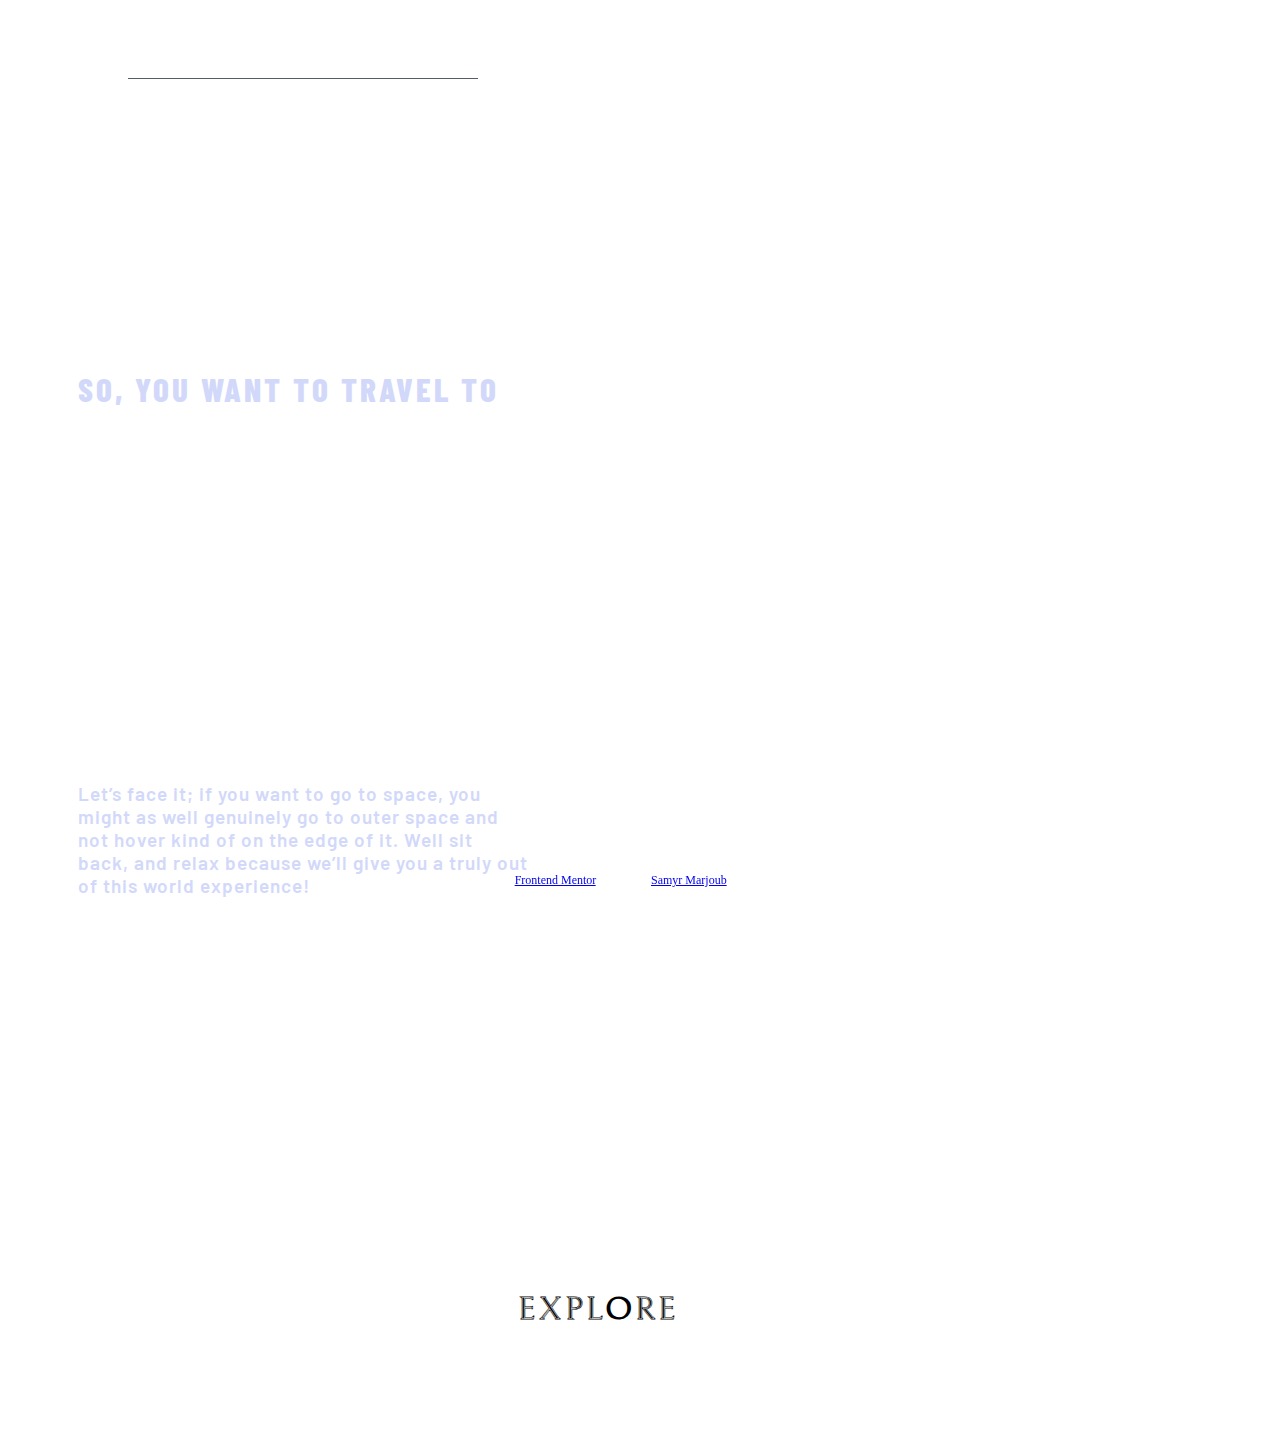
==== index.html @ d83c88c2 "Add files via upload" ====
<!DOCTYPE html>
<html lang="en">

<head>
  <meta charset="UTF-8">
  <meta name="viewport" content="width=device-width, initial-scale=1.0">
  <link rel="stylesheet" href="./BootstrapAssets/bootstrap.min.css">
  <link rel="stylesheet" href="style.css" />
  <title>Frontend Mentor | Space tourism website</title>
</head>

<body>
  <header class="container">
    <div class="row">
      <div class="col-6 ">
        <img src="./space-tourism-website-main/space-tourism-website-main/starter-code/assets/shared/logo.svg"
          class="imagem">
        <div class="hr"></div>
      </div>
      <div class="col-6">
        <ul class="list-inline lista">
          <li class="list-inline-item linha "> <a href="index.html"> <button class="Left b1">00 HOME</button> </a></li>
          <li class="list-inline-item"> <a href="destination.html"> <button class="Left butao"> 01 DESTINATION</button>
            </a> </li>
          <li class="list-inline-item"> <a href="crew.html"><button class="Left butao "> 02 CREW </button></a></li>
          <li class="list-inline-item"> <a href="technology.html"><button class="Left butao "> 03 TECHNOLOGY </button>
            </a></li>
        </ul>
        <div class="mobile-section">

          <button data-toggle="collapse" data-target="#area"> <img
              src="./space-tourism-website-main/space-tourism-website-main/starter-code/assets/shared/icon-hamburger.svg"
              class="menu-img">
          </button>
          <div class="collapse colapsu" id="area">
            <ul>
              <a href="index.html" style="text-decoration: none;" class="menu1">
                <li>00 HOME</li>
              </a>
              <a href="destination.html" style="text-decoration: none;" class="menu2">
                <li>01 DESTINATION</li>
              </a>
              <a href="crew.html" style="text-decoration: none;" class="menu3">
                <li>02 CREW</li>
              </a>
              <a href="technology.html" style="text-decoration: none;" class="menu4">
                <li>03 TECHNOLOGY</li>
              </a>
            </ul>
          </div>
        </div>
      </div>
    </div>
  </header>
  <main class="container">
    <div class="row">
      <div class="col-6 txt">
        <h2>SO, YOU WANT TO TRAVEL TO </h2>
        <h1>SPACE</h1>
        <div class="div-txt">
          <p>Let’s face it; if you want to go to space, you might as well genuinely go to
            outer space and not hover kind of on the edge of it. Well sit back, and relax
            because we’ll give you a truly out of this world experience!</p>
        </div>
      </div>
      <div class="col-6 explore">
        <a href="https://earth.google.com/static/">
          <div class="explorar">
            <h1>EXPLORE</h1>
          </div>
        </a>
      </div>
    </div>
  </main>
  <div class="frontend">
    <p>Challenge by <a href="https://www.frontendmentor.io/home">Frontend Mentor</a>. Coded by <a
        href="https://www.frontendmentor.io/profile/SamyrMarjoub">Samyr Marjoub </a> </p>
  </div>
  <script src="./BootstrapAssets/jquery-3.3.1.min.js"> s</script>
  <script src="./BootstrapAssets/bootstrap.bundle.min.js"></script>
  <script src="index.js"></script>
</body>

</html>
---- style.css ----
@import url('https://fonts.googleapis.com/css2?family=Barlow+Condensed:wght@100&family=Itim&family=Roboto:ital,wght@0,100;0,300;1,300;1,400&display=swap');
@import url('https://fonts.googleapis.com/css2?family=Barlow+Condensed:wght@100&family=Barlow:wght@100&family=Bellefair&family=Itim&family=Roboto:ital,wght@0,100;0,300;1,300;1,400&display=swap');
@import url('https://fonts.googleapis.com/css2?family=Barlow+Condensed:wght@100&family=Bellefair&family=Itim&family=Roboto:ital,wght@0,100;0,300;1,300;1,400&display=swap');
body{
    background-image: url('./space-tourism-website-main/space-tourism-website-main/starter-code/assets/home/background-home-desktop.jpg');
    background-size: cover;
    color: white;
    background-repeat: no-repeat;
    background-attachment: fixed;
}
.b1{
    background-color: transparent;
    border: none;
    color: white;
    margin-top:0px;
    margin-right: 50px;
 margin-left:70px;
 cursor: pointer;  
 height: 78px;
 outline: none;
 font-family:  "Barlow Condensed",sans-serif;
 font-size: 15px;
 letter-spacing: 2px;
 font-weight: 800;
}
.mobile-section{
    display: none;
}
.hr{
    background-color: #575c65;
    width: 700px;
    height: 1px;
    margin-left: -180px;
    margin-top: -20px;
}
.linha::after{
    content:'';
    border-bottom: white 2px solid;
    display: block;
    width: 70px;
    margin-left: 70px;
    margin-top: 0px;
}
.lista{
  background-color: hsla(0,0%,100%,.05);
  backdrop-filter: blur(80px);
  width: 945px;
  height: 100px;
  margin-left: 0px;
  margin-top: 40px;
}
.lista .butao{
    background-color: transparent;
    border: none;
    color: white;
    margin-top:30px;
    margin-right: 30px;
 margin-left:70px;
 cursor: pointer;  
 height: 78px;
 outline: none;
 font-family:  "Barlow Condensed",sans-serif;
 font-size: 15px;
 letter-spacing: 2px;
 font-weight: 800;
}
.lista a{
    text-decoration: none;
    color: white;
}
.imagem{
    margin-left: -300px;
    margin-top: 70px;
}

.lista .butao:after {
    display:block;
    content: '';
    border-bottom: solid 2px rgb(167, 164, 164);  
    transform: scaleX(0);  
    transition: transform 250ms ease-in-out;
  }
  .lista .butao:hover:after { transform: scaleX(1);
 }
  .lista .butao.Left:after{  transform-origin:  0% 50%; 
padding-bottom: 30px;
}
.txt{
    margin-top: 250px;
    margin-left: -200px;
}
.txt h2{
font-size: 33px;
font-family:  "Barlow Condensed",sans-serif;  
letter-spacing: 3px; 
color: #d2d8f9; 
font-weight: 800;
}
.txt h1{
 font-family:  'Bellefair', serif;
 font-size: 150px;
}
.txt p{
color: #d2d8f9; 
font-weight: 600;
font-size: 19px;
letter-spacing: 1px;
font-family: 'Barlow', sans-serif;
}
.div-txt{
    width: 450px;
}
.explore{
    margin-top: 400px;
}
.explore a{
color: black;
font-family:  'Bellefair', serif;
text-decoration: none;
}
.explorar{
    width: 280px;
    height: 280px;
    border-radius: 280px;
    background-color: white;
    text-align: center;
    margin-left: 550px;
    margin-top: -50px;
    float: left;
}
.explore h1{
    line-height: 280px;
    font-size: 33px;
    letter-spacing: 3px;
    color: black;
    font-family:  'Bellefair', serif;
    
}
.frontend{
    bottom:0;
    font-size: 12px;
    left: 45%;
    position: fixed;
}
@media screen and (max-width:1440px) {

.explore{
   margin-left: -100px;
   margin-top: 300px;
}

.txt h2{
    margin-left: 140px;
}
.txt h1{
margin-left: 130px;
}
.div-txt{
    margin-left: 150px;
}
.lista{
width: 805px;
margin-left: -100px;

}
.b1{
    margin-right: 0px;
}
.hr{
    width: 400px;
    margin-left: 0px;
}
.imagem{
    margin-left: -100px;
}
.txt{
    margin-top: 150px;
}
}
@media screen and (max-width:1280px) {
.imagem{
    margin-left: -30px;
}
.hr{
    width: 350px;
    margin-left: 120px;
}
.lista{
  width:615px;
  margin-left: 10px;
}
.lista .butao{
    margin-right: 0px;
}
.txt h1{
    margin-left: 260px;
}
.txt h2{
    margin-left: 270px;
    width: 500px;
}
.lista li{
    margin-right: 0px;
    margin-left: -30px;
}
.div-txt{
    margin-left: 270px;
}
.frontend{
    left: 35%;
}
}
@media screen and (max-width:1024px) {
.lista{
    margin-left: 100px;
}
.imagem{
    margin-left: 10px;
}
.hr{
    margin-left: 120px;
}
.explorar{
    margin-left: 700px;
    margin-top: -120px;

}
.txt {
margin-left: -200px;
margin-top: 100px;
}
.txt h2{
    width: 400px;
}
.frontend{
left: 40%;
}

}
@media screen and (max-width:912px) {
    body{
        background-image: url('./space-tourism-website-main/space-tourism-website-main/starter-code/assets/home/background-home-tablet.jpg');
 background-position: center;
 background-repeat: no-repeat;
 background-attachment: fixed;
}
.imagem{
    margin-left: -20px;
}
.hr{
    margin-left: 85px;
}
.txt{
    margin-left: -250px;
    margin-top: 250px;
}
.explorar{
    margin-top: 30px;
}
.frontend{
    left: 35%;
    
}
}
@media screen and (max-width:820px) {
   
    .txt{
        margin-top: 300px;
    }
    .explorar{
        margin-top: 60px;
    }
   
}
@media screen and (max-width:768px) {
    .frontend{
        font-size: 25px;
        left: 20%;
    }
    .txt{
        margin-top: 300px;
    }
    .explorar{
        margin-top: 60px;
    }
   
}
@media screen and (max-width:720px) {
    .txt{
        margin-top: 200px;
    }
    .explorar{
        margin-top: -10px;
    }
   
}
@media screen and (max-width:540px) {
.imagem{
    margin-left: 20px;
}
.hr{
    width: 250px;
    margin-left: 90px;
}
.frontend{
    margin-bottom: -630px;
}
.explorar{
    margin-top: 50px;
}
.txt{
    margin-top: 300px;
}
}
@media screen and (max-width:425px) {
    body{
        background-image: url('./space-tourism-website-main/space-tourism-website-main/starter-code/assets/home/background-home-mobile.jpg');
    }
   .lista{
       display: none;
   }
   .hr{
       display: none;
   }
   .imagem{
       width: 120px;
       margin-left: 20px;
   }
   .mobile-section{
       display: block;
       margin-left: 500px;
   margin-top: 80px;
    }
   .menu-img{
       width: 100px;
   }
   .mobile-section button{
       background-color: transparent;
       border: none;
       outline: none;
       cursor: pointer;
       position: absolute;
       margin-left: 400px;
       z-index: 2;
   }
   .menuu a{
font-size: 25px;
background-color: #575c65;
width: 50px;
   }
   .colapsu{
       width: 500px;
       height: 3000px;
       margin-left: 100px;
  backdrop-filter: blur(80px);
    position:absolute;
    margin-top: -150px;
    z-index: 1;
   }
   .colapsu li{
       margin-top: 200px;
       font-family:  "Barlow Condensed",sans-serif;  
       color:#d2d8f9;
       margin-left:100px;
   }
   .colapsu ul{
       margin-top: 350px;
   }
   .colapsu a{
       color: white;
       list-style: none;
       font-size: 50px;
     
   }
   .txt h2{
       margin-left: 600px;
       font-size: 50px;
       width: 600px;
   }
   .explorar{
       margin-top: 1000px;
       margin-left:400px;
       width: 800px;
       height: 800px;
       border-radius: 800px;
   }
   .explorar h1{
       font-size: 100px;
       margin-top: 250px;
       
   }
   .txt h1{
       margin-left: 500px;
       font-size: 250px;
   }
   .txt p{
       font-size: 50px;
       width: 1150px;
       margin-top: 200px;
       margin-left: 50px;
   }
   .frontend{
     z-index: 1;
     font-size: 40px;
     position: absolute;
     bottom: -1400px;
    left: 150px;
    width: 1200px;
   }
   
}

@media screen and (max-width:320px) {
.frontend{
    bottom: -1660px;
    font-size: 45px;
    left: 30px;
}
.div-txt{
    margin-left: 220px;
}
}
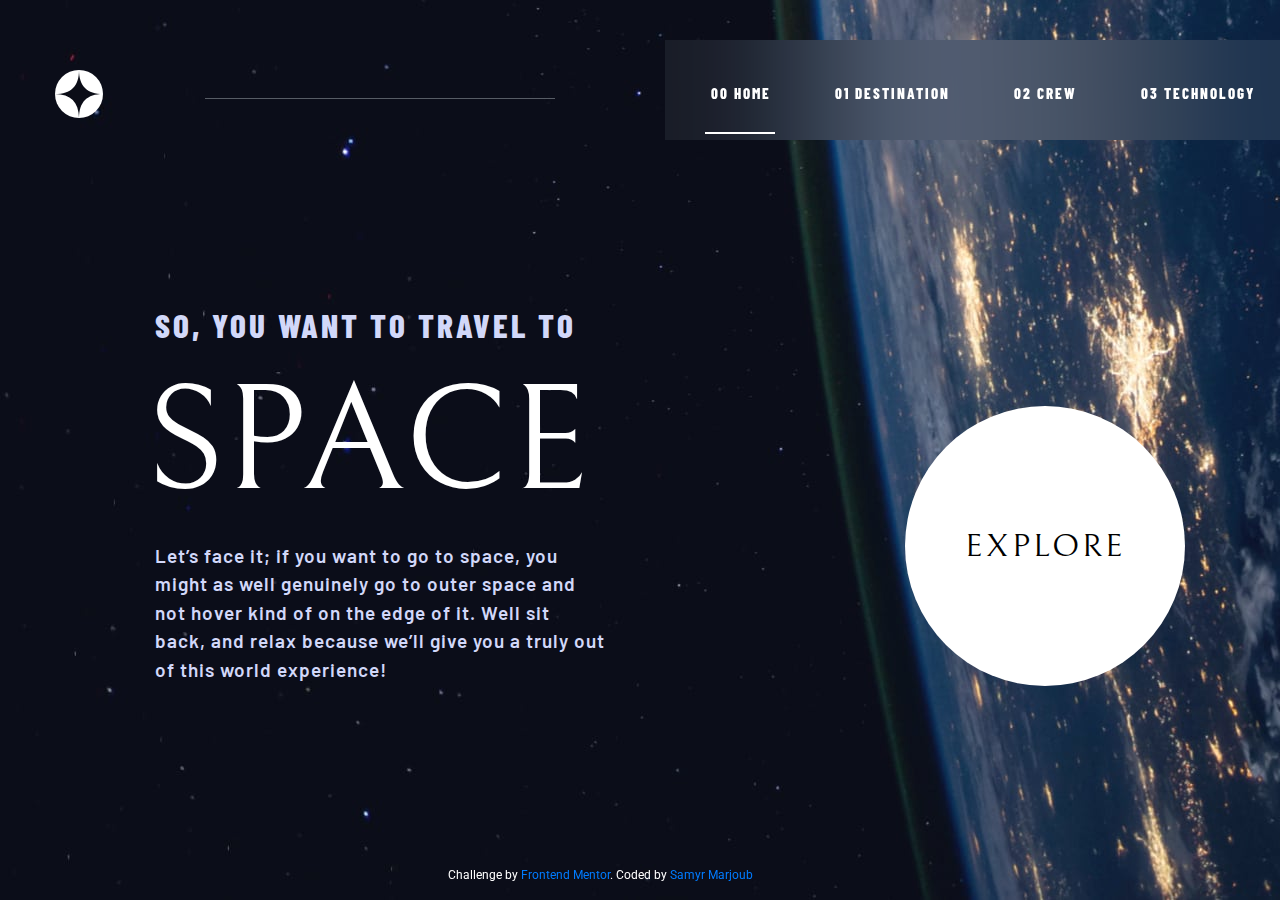
==== commit 8e4e6fe5: "Add files via upload" ====
--- a/index.html
+++ b/index.html
@@ -3,6 +3,7 @@
 
 <head>
   <meta charset="UTF-8">
+  <meta http-equiv="X-UA-Compatible" content="IE=edge">
   <meta name="viewport" content="width=device-width, initial-scale=1.0">
   <link rel="stylesheet" href="./BootstrapAssets/bootstrap.min.css">
   <link rel="stylesheet" href="style.css" />
@@ -71,11 +72,12 @@
         </a>
       </div>
     </div>
+    <div class="frontend">
+      <p>Challenge by <a href="https://www.frontendmentor.io/home">Frontend Mentor</a>. Coded by <a
+          href="https://www.frontendmentor.io/profile/SamyrMarjoub">Samyr Marjoub </a> </p>
+    </div>
   </main>
-  <div class="frontend">
-    <p>Challenge by <a href="https://www.frontendmentor.io/home">Frontend Mentor</a>. Coded by <a
-        href="https://www.frontendmentor.io/profile/SamyrMarjoub">Samyr Marjoub </a> </p>
-  </div>
+  
   <script src="./BootstrapAssets/jquery-3.3.1.min.js"> s</script>
   <script src="./BootstrapAssets/bootstrap.bundle.min.js"></script>
   <script src="index.js"></script>
--- a/style.css
+++ b/style.css
@@ -1,11 +1,15 @@
 @import url('https://fonts.googleapis.com/css2?family=Barlow+Condensed:wght@100&family=Itim&family=Roboto:ital,wght@0,100;0,300;1,300;1,400&display=swap');
 @import url('https://fonts.googleapis.com/css2?family=Barlow+Condensed:wght@100&family=Barlow:wght@100&family=Bellefair&family=Itim&family=Roboto:ital,wght@0,100;0,300;1,300;1,400&display=swap');
 @import url('https://fonts.googleapis.com/css2?family=Barlow+Condensed:wght@100&family=Bellefair&family=Itim&family=Roboto:ital,wght@0,100;0,300;1,300;1,400&display=swap');
+html{
+width: auto;
+height: auto;
+}
 body{
     background-image: url('./space-tourism-website-main/space-tourism-website-main/starter-code/assets/home/background-home-desktop.jpg');
     background-size: cover;
     color: white;
-    background-repeat: no-repeat;
+
     background-attachment: fixed;
 }
 .b1{
@@ -315,6 +319,7 @@
 @media screen and (max-width:425px) {
     body{
         background-image: url('./space-tourism-website-main/space-tourism-website-main/starter-code/assets/home/background-home-mobile.jpg');
+
     }
    .lista{
        display: none;
@@ -323,16 +328,17 @@
        display: none;
    }
    .imagem{
-       width: 120px;
-       margin-left: 20px;
+       width: 40px;
+       margin-left: 5px;
+       margin-top: 30px;
    }
    .mobile-section{
        display: block;
-       margin-left: 500px;
-   margin-top: 80px;
+       margin-left: -270px;
+   margin-top: 30px;
     }
    .menu-img{
-       width: 100px;
+       width: 50px;
    }
    .mobile-section button{
        background-color: transparent;
@@ -349,74 +355,176 @@
 width: 50px;
    }
    .colapsu{
-       width: 500px;
-       height: 3000px;
-       margin-left: 100px;
+       width: 150px;
+       height: 600px;
+       margin-left: 315px;
   backdrop-filter: blur(80px);
     position:absolute;
     margin-top: -150px;
     z-index: 1;
    }
    .colapsu li{
-       margin-top: 200px;
+       margin-top: 60px;
        font-family:  "Barlow Condensed",sans-serif;  
        color:#d2d8f9;
-       margin-left:100px;
+       margin-left:0px;
    }
    .colapsu ul{
-       margin-top: 350px;
+       margin-top: 200px;
+       margin-left: -10px;
    }
    .colapsu a{
        color: white;
        list-style: none;
-       font-size: 50px;
+       font-size: 15px;
      
    }
    .txt h2{
-       margin-left: 600px;
-       font-size: 50px;
-       width: 600px;
+       margin-left: 330px;
+       font-size: 17px;
+       width: 250px;
+       margin-top: -270px;
    }
    .explorar{
-       margin-top: 1000px;
-       margin-left:400px;
-       width: 800px;
-       height: 800px;
-       border-radius: 800px;
+       margin-top: -10px;
+       margin-left:230px;
+       width: 190px;
+       height: 190px;
+       border-radius: 190px;
    }
    .explorar h1{
-       font-size: 100px;
-       margin-top: 250px;
+       font-size: 25px;
+       margin-top: -50px;
+       height: 50px;
        
    }
    .txt h1{
-       margin-left: 500px;
-       font-size: 250px;
-   }
-   .txt p{
-       font-size: 50px;
-       width: 1150px;
-       margin-top: 200px;
-       margin-left: 50px;
+       margin-left: 350px;
+       font-size: 65px;
+       margin-top: 20px;
+   }
+   
+   .frontend {
+    bottom:620px;
+    font-size: 15px;
+    left: 10px;
+    position: fixed;
+    width: auto;
+    width: 400px;
+    
+   }
+   
+   .div-txt p{
+       font-size: 15px;
+       margin-left: 00px;
+       width: 350px;
+       margin-top: 10px;
+       text-align: center;
+   }
+   .div-txt{
+       width: auto;
+   }
+   html{
+       height: 590px;
+   }
+   
+}
+@media screen and (max-width:414px) {
+.colapsu{
+    margin-left: 310px;
+}
+.frontend{
+  bottom:710px;
+}
+.explorar{
+    margin-top: 100px;
+    width: 250px;
+    height: 250px;
+    border-radius: 250px;
+    margin-left: 200px;
+}
+.div-txt{
+    margin-top: 20px;
+    font-size: 20px;
+}
+.explorar h1{
+margin-top: -10px;
+font-size: 35px;
+}
+.txt h2{
+    
+    margin-top: -200px;
+    margin-left: 320px;
+}
+.txt h1{
+    font-size: 70px;
+    margin-left: 330px;
+}
+}
+@media screen and (max-width:393px) {
+    .txt p{
+margin-left: -20px;
+    }
+    .txt h1{
+        margin-left: 310px;
+    }
+    .txt h2{
+margin-left: 305px;
+    }
+    .frontend{
+        bottom: 660px;
+    }
+    .menu-img{
+        margin-left: -20px;
+    }
+    .colapsu{
+        margin-left: 300px;
+    }
+}
+@media screen and (max-width:375px) {
+   .txt h2{
+margin-top: -230px;
+   }
+   .explorar{
+       width: 220px;
+       height: 220px;
+       border-radius: 220px;
+       margin-left: 220px;
+       margin-top:30px;
    }
    .frontend{
-     z-index: 1;
-     font-size: 40px;
-     position: absolute;
-     bottom: -1400px;
-    left: 150px;
-    width: 1200px;
-   }
-   
-}
-
-@media screen and (max-width:320px) {
-.frontend{
-    bottom: -1660px;
-    font-size: 45px;
-    left: 30px;
-}
-.div-txt{
-    margin-left: 220px;
-}
-}+       bottom: auto;
+   }
+   .explorar h1{
+       margin-top: -25px;
+   }
+   .colapsu{
+       margin-left: 290px;
+   }
+    }
+@media screen and (max-width:360px) {
+    .explore{
+        margin-top: 270px;
+    }
+    .frontend{
+        bottom: 650px;
+        font-size: 13px;
+      
+    }
+    .colapsu{
+        margin-left: 290px;
+    }
+    .menu-img{
+        margin-left: -30px;
+    }
+    .explorar{
+        width: 240px;
+        height: 240px;
+        border-radius: 240px;
+        margin-left: 220px;
+    }
+    .txt p{
+        margin-left: -30px;
+    }
+}
+
